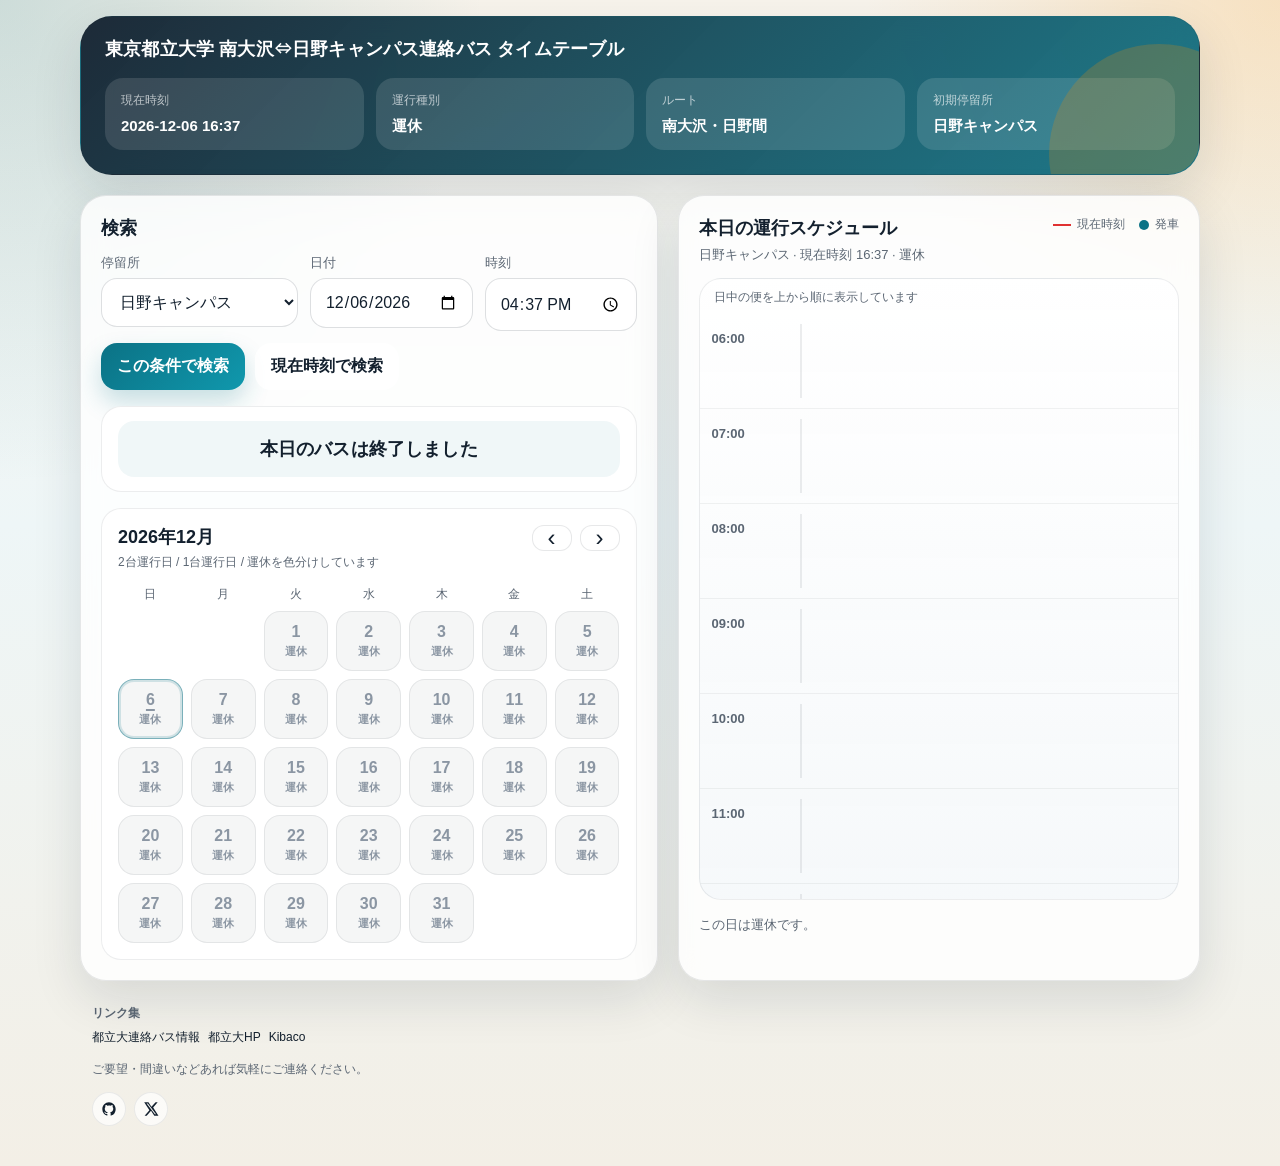
==== index.html @ 583936d4 "add icon-assets" ====
<!doctype html>
<html lang="ja">
<head>
  <meta charset="utf-8">
  <meta name="viewport" content="width=device-width, initial-scale=1, viewport-fit=cover">
  <meta name="color-scheme" content="light">
  <title>都立大バス時刻表 | 東京都立大学 南大沢⇔日野キャンパス連絡バス タイムテーブル</title>
  <meta name="description" content="都立大バスを調べたい方向けの、東京都立大学 南大沢⇔日野キャンパス連絡バスの時刻表ページです。今日の運行種別、次の便、月ごとの運行日をスマホでも見やすく確認できます。">
  <link rel="canonical" href="https://tenxnet.github.io/TMU_BusTimetable/">
  <meta property="og:title" content="都立大バス時刻表 | 東京都立大学 南大沢⇔日野キャンパス連絡バス タイムテーブル">
  <meta property="og:description" content="東京都立大学 南大沢⇔日野キャンパス連絡バスの時刻表ページです。次の便や今日の運行種別をすばやく確認できます。">
  <meta property="og:type" content="website">
  <meta property="og:url" content="https://tenxnet.github.io/TMU_BusTimetable/">
  <meta property="og:locale" content="ja_JP">
  <link rel="icon" type="image/png" href="assets/icon.png">
  <link rel="stylesheet" href="styles.css">
</head>
<body>
  <main class="shell">
    <section class="hero">
      <div class="hero-title" id="route-label">東京都立大学 南大沢⇔日野キャンパス連絡バス タイムテーブル</div>

      <div class="meta-grid">
        <article class="meta-card">
          <span>現在時刻</span>
          <strong id="current-time">--</strong>
        </article>
        <article class="meta-card">
          <span>運行種別</span>
          <strong id="service-type">--</strong>
        </article>
        <article class="meta-card">
          <span>ルート</span>
          <strong id="route-name">--</strong>
        </article>
        <article class="meta-card">
          <span>初期停留所</span>
          <strong id="selected-stop-label">--</strong>
        </article>
      </div>
    </section>

    <section class="layout">
      <section class="panel">
        <h2>検索</h2>
        <div class="form-grid">
          <div>
            <label for="stop">停留所</label>
            <select id="stop"></select>
          </div>
          <div>
            <label for="date">日付</label>
            <input id="date" type="date">
          </div>
          <div>
            <label for="time">時刻</label>
            <input id="time" type="time" step="60">
          </div>
        </div>

        <div class="actions">
          <button class="btn btn-primary" id="search-btn" type="button">この条件で検索</button>
          <button class="btn btn-secondary" id="now-btn" type="button">現在時刻で検索</button>
        </div>

        <div class="cards" id="upcoming-list"></div>

        <section class="calendar-panel" aria-labelledby="calendar-title">
          <div class="calendar-head">
            <div class="calendar-head-copy">
              <h3 id="calendar-title">--</h3>
              <p id="calendar-caption">運行日を表示しています</p>
            </div>
            <div class="calendar-nav">
              <button class="calendar-nav-btn" id="calendar-prev" type="button" aria-label="前の月">‹</button>
              <button class="calendar-nav-btn" id="calendar-next" type="button" aria-label="次の月">›</button>
            </div>
          </div>
          <div class="calendar-weekdays" aria-hidden="true">
            <span>日</span>
            <span>月</span>
            <span>火</span>
            <span>水</span>
            <span>木</span>
            <span>金</span>
            <span>土</span>
          </div>
          <div class="calendar-grid" id="calendar-grid"></div>
        </section>
      </section>

      <aside class="panel timeline-panel">
        <div class="timeline-head">
          <div>
            <h2>本日の運行スケジュール</h2>
            <p id="timeline-subtitle">2台運行日 / 1台運行日を表示します</p>
          </div>
          <div class="timeline-legend">
            <span><i class="legend-line"></i>現在時刻</span>
            <span><i class="legend-dot"></i>発車</span>
          </div>
        </div>
        <div class="timeline" id="schedule-list"></div>
        <p class="note" id="note"></p>
      </aside>
    </section>

    <footer class="site-footer">
      <div class="footer-sources">
        <span>リンク集</span>
        <div class="footer-source-links">
          <a href="https://www.tmu.ac.jp/campuslife_career/facility/minamiosawa_hino.html" target="_blank" rel="noreferrer">都立大連絡バス情報</a>
          <a href="https://www.tmu.ac.jp/" target="_blank" rel="noreferrer">都立大HP</a>
          <a href="https://kibaco-d.tmu.ac.jp/login" target="_blank" rel="noreferrer">Kibaco</a>
        </div>
      </div>
      <p>ご要望・間違いなどあれば気軽にご連絡ください。</p>
      <div class="footer-links">
        <a href="https://github.com/tenxnet/TMU_BusTimetable" target="_blank" rel="noreferrer" aria-label="GitHub repository">
          <svg viewBox="0 0 24 24" aria-hidden="true">
            <path d="M12 2C6.48 2 2 6.58 2 12.23c0 4.52 2.87 8.35 6.84 9.7.5.1.68-.22.68-.49 0-.24-.01-1.04-.01-1.89-2.78.62-3.37-1.21-3.37-1.21-.45-1.18-1.11-1.5-1.11-1.5-.91-.64.07-.63.07-.63 1 .07 1.53 1.06 1.53 1.06.9 1.57 2.35 1.12 2.92.86.09-.67.35-1.12.63-1.38-2.22-.26-4.55-1.14-4.55-5.07 0-1.12.39-2.03 1.03-2.75-.1-.26-.45-1.31.1-2.73 0 0 .84-.28 2.75 1.05A9.33 9.33 0 0 1 12 6.84c.85 0 1.71.12 2.51.35 1.91-1.33 2.75-1.05 2.75-1.05.55 1.42.2 2.47.1 2.73.64.72 1.03 1.63 1.03 2.75 0 3.94-2.34 4.8-4.57 5.06.36.32.68.95.68 1.92 0 1.39-.01 2.5-.01 2.84 0 .27.18.6.69.49A10.25 10.25 0 0 0 22 12.23C22 6.58 17.52 2 12 2Z"/>
          </svg>
        </a>
        <a href="https://x.com/25_teq" target="_blank" rel="noreferrer" aria-label="X 25_teq">
          <svg viewBox="0 0 24 24" aria-hidden="true">
            <path d="M18.9 2H22l-6.77 7.74L23.2 22h-6.26l-4.9-7.43L5.53 22H2.4l7.24-8.28L1.8 2H8.2l4.43 6.76L18.9 2Zm-1.1 18h1.73L7.26 3.9H5.4L17.8 20Z"/>
          </svg>
        </a>
      </div>
    </footer>
  </main>

  <script src="app.js" type="module"></script>
</body>
</html>
---- styles.css ----
:root {
  color-scheme: light;
  --bg: #f3efe6;
  --bg-2: #eef6f7;
  --text: #13202e;
  --muted: #5b6673;
  --panel: rgba(255, 255, 255, 0.82);
  --panel-strong: #ffffff;
  --line: rgba(19, 32, 46, 0.1);
  --accent: #0b7285;
  --accent-strong: #f08c00;
  --shadow: 0 18px 50px rgba(20, 34, 48, 0.12);
  --radius: 26px;
}

* {
  box-sizing: border-box;
}

html {
  scroll-behavior: smooth;
}

body {
  margin: 0;
  min-height: 100vh;
  font-family: "Hiragino Kaku Gothic ProN", "Hiragino Sans", "Noto Sans JP", "Yu Gothic", sans-serif;
  color: var(--text);
  background:
    radial-gradient(circle at top left, rgba(11, 114, 133, 0.18), transparent 28%),
    radial-gradient(circle at top right, rgba(240, 140, 0, 0.18), transparent 24%),
    linear-gradient(180deg, #f8f4ec 0%, var(--bg-2) 45%, var(--bg) 100%);
}

button,
input,
select {
  font: inherit;
}

.shell {
  width: min(1120px, calc(100% - 24px));
  margin: 0 auto;
  padding: 16px 0 40px;
}

.hero,
.panel {
  box-shadow: var(--shadow);
  border: 1px solid var(--line);
  background: var(--panel);
  backdrop-filter: blur(14px);
}

.hero {
  position: relative;
  overflow: hidden;
  border-radius: 32px;
  padding: 20px 24px 24px;
  background: linear-gradient(135deg, rgba(19, 32, 46, 0.95), rgba(11, 114, 133, 0.92));
  color: #fff;
}

.hero::after {
  content: "";
  position: absolute;
  right: -70px;
  bottom: -90px;
  width: 220px;
  height: 220px;
  border-radius: 50%;
  background: rgba(240, 140, 0, 0.22);
}

.hero-title {
  display: block;
  font-size: clamp(14px, 2vw, 18px);
  font-weight: 800;
  letter-spacing: 0.01em;
  line-height: 1.4;
  color: #fff;
}

.meta-grid {
  display: grid;
  grid-template-columns: repeat(4, minmax(0, 1fr));
  gap: 12px;
  margin-top: 16px;
}

.meta-card {
  border-radius: 18px;
  padding: 14px 16px;
  background: rgba(255, 255, 255, 0.12);
}

.meta-card span {
  display: block;
  margin-bottom: 6px;
  color: rgba(255, 255, 255, 0.68);
  font-size: 12px;
}

.meta-card strong {
  display: block;
  color: #fff;
  font-size: 15px;
  line-height: 1.4;
}

.layout {
  display: grid;
  grid-template-columns: minmax(0, 1.05fr) minmax(0, 0.95fr);
  gap: 20px;
  margin-top: 20px;
}

.site-footer {
  display: flex;
  flex-direction: column;
  gap: 12px;
  align-items: flex-start;
  margin: 18px auto 0;
  padding: 6px 12px 0;
  color: var(--muted);
  text-align: left;
}

.site-footer p {
  margin: 0;
  font-size: 12px;
  line-height: 1.7;
}

.footer-sources {
  display: flex;
  flex-direction: column;
  gap: 6px;
  align-items: flex-start;
}

.footer-sources span {
  font-size: 12px;
  font-weight: 700;
}

.footer-source-links {
  display: flex;
  flex-wrap: wrap;
  gap: 8px;
}

.footer-source-links a {
  color: var(--text);
  text-decoration: none;
  font-size: 12px;
  line-height: 1.6;
}

.footer-links {
  display: flex;
  flex-wrap: wrap;
  justify-content: flex-start;
  gap: 8px;
}

.footer-links a {
  width: 34px;
  height: 34px;
  display: inline-flex;
  align-items: center;
  justify-content: center;
  color: var(--text);
  text-decoration: none;
  border-radius: 999px;
  border: 1px solid rgba(19, 32, 46, 0.08);
  background: rgba(255, 255, 255, 0.7);
}

.footer-links a:hover {
  background: #fff;
}

.footer-source-links a:hover {
  text-decoration: underline;
}

.footer-links svg {
  width: 16px;
  height: 16px;
  display: block;
  fill: currentColor;
}

.panel {
  border-radius: var(--radius);
  padding: 20px;
}

.panel h2 {
  margin: 0 0 14px;
  font-size: 18px;
}

.form-grid {
  display: grid;
  grid-template-columns: 1.3fr 1fr 1fr;
  gap: 12px;
}

label {
  display: block;
  margin-bottom: 6px;
  color: var(--muted);
  font-size: 13px;
}

input,
select,
button {
  width: 100%;
  border-radius: 16px;
  border: 1px solid rgba(19, 32, 46, 0.14);
  padding: 14px;
  color: var(--text);
  background: #fff;
}

input:focus,
select:focus {
  outline: 2px solid rgba(11, 114, 133, 0.28);
  border-color: rgba(11, 114, 133, 0.48);
}

.actions {
  display: flex;
  flex-wrap: wrap;
  gap: 10px;
  margin-top: 12px;
}

.btn {
  width: auto;
  padding: 13px 16px;
  font-weight: 700;
  border: 0;
  cursor: pointer;
  transition: transform 0.15s ease, opacity 0.15s ease;
}

.btn:hover {
  transform: translateY(-1px);
}

.btn:disabled {
  cursor: wait;
  opacity: 0.72;
}

.btn-primary {
  color: #fff;
  background: linear-gradient(135deg, var(--accent), #1098ad);
  box-shadow: 0 12px 24px rgba(11, 114, 133, 0.22);
}

.btn-secondary {
  background: rgba(255, 255, 255, 0.78);
}

.cards,
.schedule {
  display: grid;
  gap: 12px;
  margin-top: 16px;
}

.trip-card,
.schedule-item {
  border-radius: 20px;
  border: 1px solid rgba(19, 32, 46, 0.08);
  background: var(--panel-strong);
}

.trip-card {
  padding: 14px 16px;
}

.trip-card header,
.schedule-item {
  display: flex;
  justify-content: space-between;
  gap: 12px;
  align-items: center;
}

.trip-card header {
  margin-bottom: 10px;
}

.trip-card strong {
  font-size: 20px;
}

.trip-card small,
.schedule-item small,
.schedule-item .arrive,
.note {
  color: var(--muted);
}

.trip-card-single header {
  margin-bottom: 12px;
}

.trip-summary {
  display: flex;
  align-items: center;
  justify-content: center;
  gap: 12px;
  margin: 0;
  padding: 16px;
  border-radius: 16px;
  background: rgba(11, 114, 133, 0.06);
  color: var(--text);
  font-size: 18px;
  font-weight: 800;
  letter-spacing: 0.01em;
  text-align: center;
}

.trip-arrow {
  color: var(--accent);
}

.calendar-panel {
  margin-top: 16px;
  padding: 16px;
  border-radius: 20px;
  border: 1px solid rgba(19, 32, 46, 0.08);
  background: var(--panel-strong);
}

.calendar-head {
  display: flex;
  justify-content: space-between;
  gap: 12px;
  align-items: flex-start;
  margin-bottom: 14px;
}

.calendar-head-copy {
  min-width: 0;
}

.calendar-head h3 {
  margin: 0;
  font-size: 18px;
}

.calendar-head p {
  margin: 4px 0 0;
  color: var(--muted);
  font-size: 12px;
  line-height: 1.6;
}

.calendar-nav {
  display: inline-flex;
  gap: 8px;
}

.calendar-nav-btn {
  width: 40px;
  min-width: 40px;
  padding: 0;
  border-radius: 12px;
  border: 1px solid rgba(19, 32, 46, 0.1);
  background: #fff;
  font-size: 24px;
  line-height: 1;
  color: var(--text);
  box-shadow: none;
}

.calendar-weekdays,
.calendar-grid {
  display: grid;
  grid-template-columns: repeat(7, minmax(0, 1fr));
  gap: 8px;
}

.calendar-weekdays {
  margin-bottom: 8px;
}

.calendar-weekdays span {
  color: var(--muted);
  font-size: 12px;
  text-align: center;
}

.calendar-day {
  min-height: 60px;
  padding: 8px 4px;
  border: 1px solid rgba(19, 32, 46, 0.08);
  border-radius: 16px;
  background: #fff;
  display: flex;
  flex-direction: column;
  align-items: center;
  justify-content: center;
  gap: 4px;
  cursor: pointer;
  transition: transform 0.15s ease, box-shadow 0.15s ease, border-color 0.15s ease;
}

.calendar-day:hover {
  transform: translateY(-1px);
  box-shadow: 0 8px 18px rgba(20, 34, 48, 0.08);
}

.calendar-day strong {
  font-size: 16px;
  line-height: 1;
}

.calendar-day small {
  font-size: 11px;
  font-weight: 700;
}

.calendar-day-empty {
  min-height: 60px;
  border: 0;
  background: transparent;
  pointer-events: none;
}

.calendar-day-two-bus {
  background: rgba(11, 114, 133, 0.08);
}

.calendar-day-one-bus {
  background: rgba(240, 140, 0, 0.12);
}

.calendar-day-off {
  color: #8b96a3;
  background: rgba(19, 32, 46, 0.04);
}

.calendar-day-selected {
  border-color: rgba(11, 114, 133, 0.52);
  box-shadow: inset 0 0 0 2px rgba(11, 114, 133, 0.16);
}

.calendar-day-today strong {
  text-decoration: underline;
  text-decoration-thickness: 2px;
  text-underline-offset: 4px;
}

.schedule-item {
  padding: 12px 14px;
}

.schedule-item .left {
  display: flex;
  flex-direction: column;
  gap: 2px;
}

.schedule-item .depart {
  font-size: 18px;
  font-weight: 800;
}

.note {
  margin-top: 14px;
  font-size: 13px;
  line-height: 1.7;
}

.timeline-panel {
  display: flex;
  flex-direction: column;
  min-height: 0;
}

.timeline-head {
  display: flex;
  justify-content: space-between;
  gap: 16px;
  align-items: flex-start;
}

.timeline-head h2 {
  margin-bottom: 6px;
}

.timeline-head p {
  margin: 0;
  color: var(--muted);
  font-size: 13px;
}

.timeline-legend {
  display: flex;
  flex-wrap: wrap;
  gap: 10px 14px;
  color: var(--muted);
  font-size: 12px;
}

.timeline-legend span {
  display: inline-flex;
  align-items: center;
  gap: 6px;
}

.legend-line,
.legend-dot {
  display: inline-block;
}

.legend-line {
  width: 18px;
  height: 2px;
  background: #e03131;
}

.legend-dot {
  width: 10px;
  height: 10px;
  border-radius: 50%;
  background: var(--accent);
}

.timeline {
  position: relative;
  margin-top: 14px;
  border-radius: 22px;
  border: 1px solid rgba(19, 32, 46, 0.08);
  background: linear-gradient(180deg, rgba(255, 255, 255, 0.96), rgba(245, 248, 250, 0.92));
  overflow: hidden;
}

.timeline-track {
  display: grid;
  gap: 8px;
  max-height: 620px;
  overflow: auto;
  padding: 8px 0 12px;
}

.timeline-intro {
  padding: 2px 14px 0;
  color: var(--muted);
  font-size: 12px;
}

.timeline-hours {
  position: relative;
}

.timeline-hour {
  display: grid;
  grid-template-columns: 72px minmax(0, 1fr);
  gap: 12px;
  align-items: stretch;
  padding: 10px 12px;
  border-bottom: 1px solid rgba(19, 32, 46, 0.06);
}

.timeline-hour:last-child {
  border-bottom: 0;
}

.timeline-hour-label {
  position: sticky;
  top: 0;
  align-self: start;
  font-weight: 800;
  color: var(--muted);
  font-size: 13px;
  line-height: 1;
  padding-top: 8px;
}

.timeline-hour-body {
  position: relative;
  height: 74px;
  padding-left: 18px;
}

.timeline-hour-line {
  position: absolute;
  left: 4px;
  top: 0;
  bottom: 0;
  width: 2px;
  background: rgba(19, 32, 46, 0.08);
}

.timeline-chip {
  position: absolute;
  left: 18px;
  display: inline-flex;
  align-items: center;
  gap: 8px;
  padding: 6px 12px;
  border-radius: 999px;
  background: rgba(11, 114, 133, 0.08);
  font-weight: 800;
  transform: translateY(-50%);
  white-space: nowrap;
}

.timeline-chip strong {
  font-size: 14px;
}

.timeline-dot {
  width: 9px;
  height: 9px;
  border-radius: 50%;
  background: var(--accent);
  box-shadow: 0 0 0 4px rgba(11, 114, 133, 0.12);
}

.timeline-now {
  position: absolute;
  left: 0;
  right: 0;
  height: 0;
  border-top: 3px solid #e03131;
  z-index: 2;
  pointer-events: none;
  box-shadow: 0 0 0 1px rgba(224, 49, 49, 0.16);
}

.timeline-now span {
  position: absolute;
  right: 10px;
  top: -13px;
  padding: 3px 8px;
  border-radius: 999px;
  background: #e03131;
  color: #fff;
  font-size: 11px;
  font-weight: 800;
  letter-spacing: 0.02em;
}

@media (max-width: 900px) {
  .layout,
  .form-grid,
  .trip-grid {
    grid-template-columns: 1fr;
  }

  .shell {
    width: min(100% - 16px, 100%);
    padding-top: 10px;
  }

  .hero,
  .panel {
    border-radius: 22px;
  }

  .trip-card header,
  .schedule-item {
    align-items: flex-start;
    flex-direction: column;
  }

  .timeline-head {
    flex-direction: column;
  }

  .timeline-hour {
    grid-template-columns: 64px minmax(0, 1fr);
  }
}

@media (max-width: 720px) {
  .shell {
    padding: 10px 0 28px;
  }

  .hero {
    padding: 16px 16px 18px;
  }

  .hero::after {
    right: -88px;
    bottom: -110px;
    width: 180px;
    height: 180px;
  }

  .hero-title {
    width: 100%;
    font-size: 14px;
    text-align: center;
  }

  .meta-grid {
    grid-template-columns: repeat(2, minmax(0, 1fr));
    gap: 10px;
  }

  .meta-card {
    padding: 12px 13px;
  }

  .meta-card strong {
    font-size: 14px;
  }

  .layout {
    gap: 14px;
    margin-top: 14px;
  }

  .panel {
    padding: 16px;
  }

  .panel h2 {
    margin-bottom: 12px;
    font-size: 17px;
  }

  .form-grid {
    gap: 10px;
  }

  input,
  select,
  button {
    padding: 13px 14px;
  }

  .actions {
    flex-direction: column;
    gap: 8px;
  }

  .btn {
    width: 100%;
    justify-content: center;
    padding: 14px 16px;
  }

  .cards {
    margin-top: 14px;
  }

  .trip-card {
    padding: 12px;
  }

  .trip-summary {
    gap: 8px;
    padding: 14px 12px;
    font-size: 16px;
    flex-wrap: wrap;
  }

  .calendar-panel {
    padding: 14px 12px;
  }

  .calendar-head {
    margin-bottom: 10px;
  }

  .calendar-head h3 {
    font-size: 16px;
  }

  .calendar-nav-btn {
    width: 36px;
    min-width: 36px;
    font-size: 21px;
  }

  .calendar-weekdays,
  .calendar-grid {
    gap: 6px;
  }

  .calendar-weekdays span {
    font-size: 11px;
  }

  .calendar-day {
    min-height: 54px;
    padding: 7px 2px;
    border-radius: 14px;
  }

  .calendar-day strong {
    font-size: 14px;
  }

  .calendar-day small {
    font-size: 10px;
  }

  .timeline {
    margin-top: 12px;
  }

  .timeline-track {
    max-height: 520px;
  }

  .timeline-intro {
    padding: 2px 12px 0;
    font-size: 11px;
  }

  .timeline-hour {
    grid-template-columns: 56px minmax(0, 1fr);
    gap: 10px;
    padding: 9px 10px;
  }

  .timeline-hour-label {
    font-size: 12px;
  }

  .timeline-hour-body {
    height: 66px;
    padding-left: 16px;
  }

  .timeline-chip {
    left: 16px;
    max-width: calc(100% - 18px);
    padding: 6px 10px;
  }

  .timeline-chip strong {
    font-size: 13px;
  }

  .timeline-now span {
    right: 8px;
    top: -12px;
    font-size: 10px;
  }

  .site-footer {
    margin-top: 14px;
    padding-left: 2px;
    padding-right: 2px;
  }
}

@media (max-width: 420px) {
  .meta-grid {
    grid-template-columns: 1fr 1fr;
  }

  .meta-card span {
    font-size: 11px;
  }

  .meta-card strong {
    font-size: 13px;
  }

  .trip-summary {
    font-size: 15px;
  }

  .calendar-day {
    min-height: 48px;
  }

  .calendar-day strong {
    font-size: 13px;
  }

  .calendar-day small {
    font-size: 9px;
  }

  .timeline-hour {
    grid-template-columns: 50px minmax(0, 1fr);
  }

  .timeline-hour-body {
    height: 60px;
  }
}
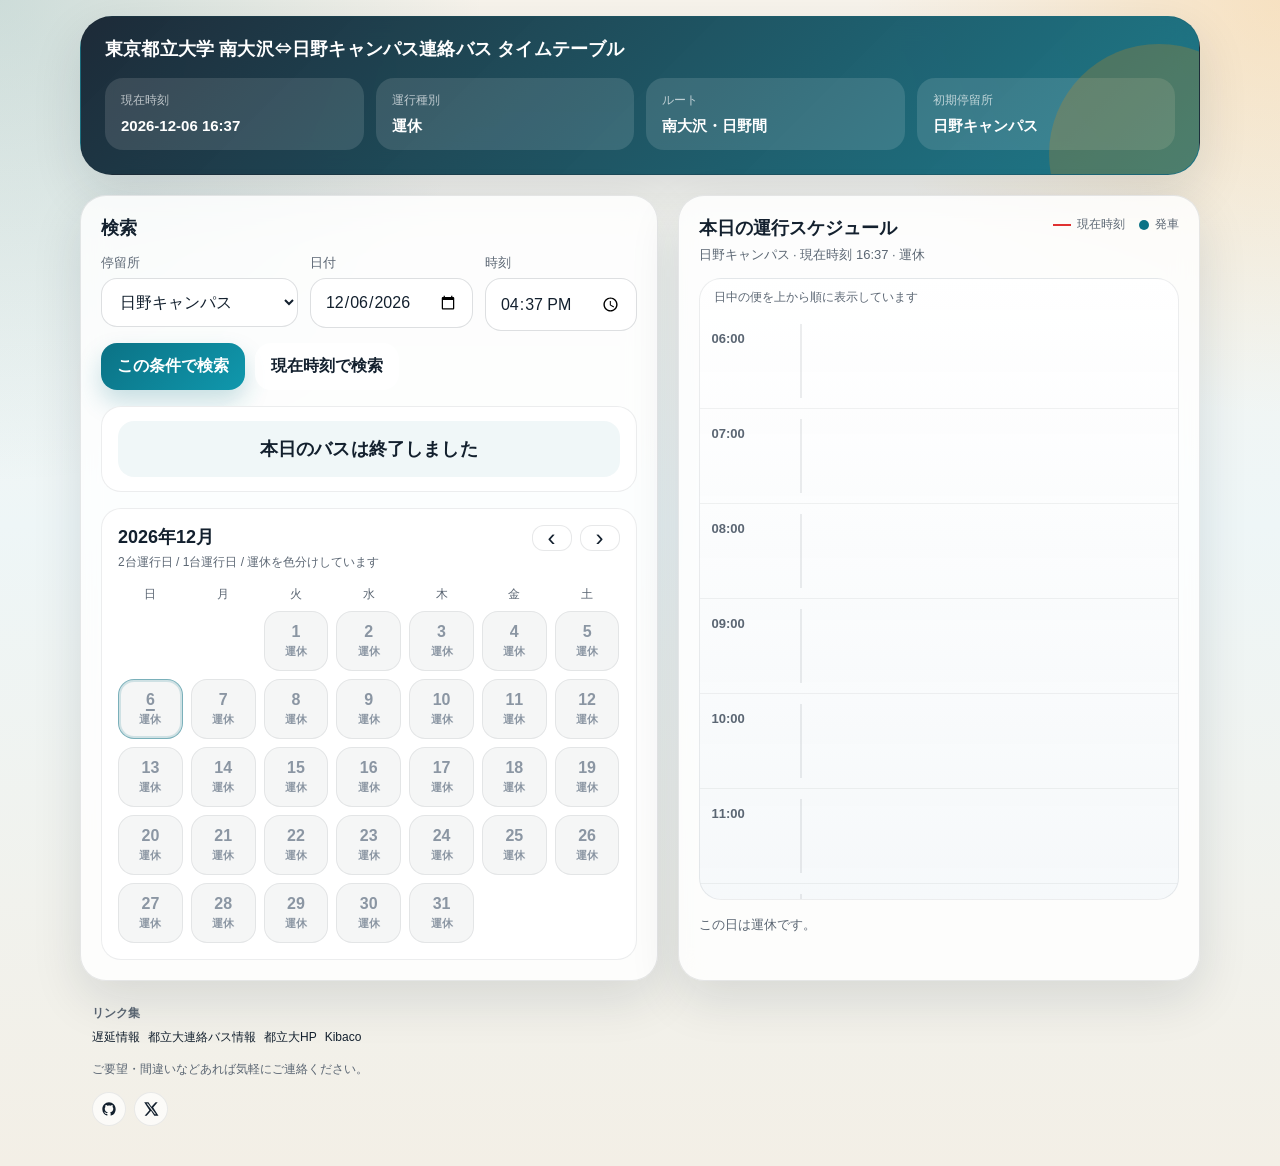
==== commit 58bc934b: "Add TMU_PR delay info link to footer" ====
--- a/index.html
+++ b/index.html
@@ -109,6 +109,7 @@
       <div class="footer-sources">
         <span>リンク集</span>
         <div class="footer-source-links">
+          <a href="https://x.com/TMU_PR" target="_blank" rel="noreferrer">遅延情報</a>
           <a href="https://www.tmu.ac.jp/campuslife_career/facility/minamiosawa_hino.html" target="_blank" rel="noreferrer">都立大連絡バス情報</a>
           <a href="https://www.tmu.ac.jp/" target="_blank" rel="noreferrer">都立大HP</a>
           <a href="https://kibaco-d.tmu.ac.jp/login" target="_blank" rel="noreferrer">Kibaco</a>
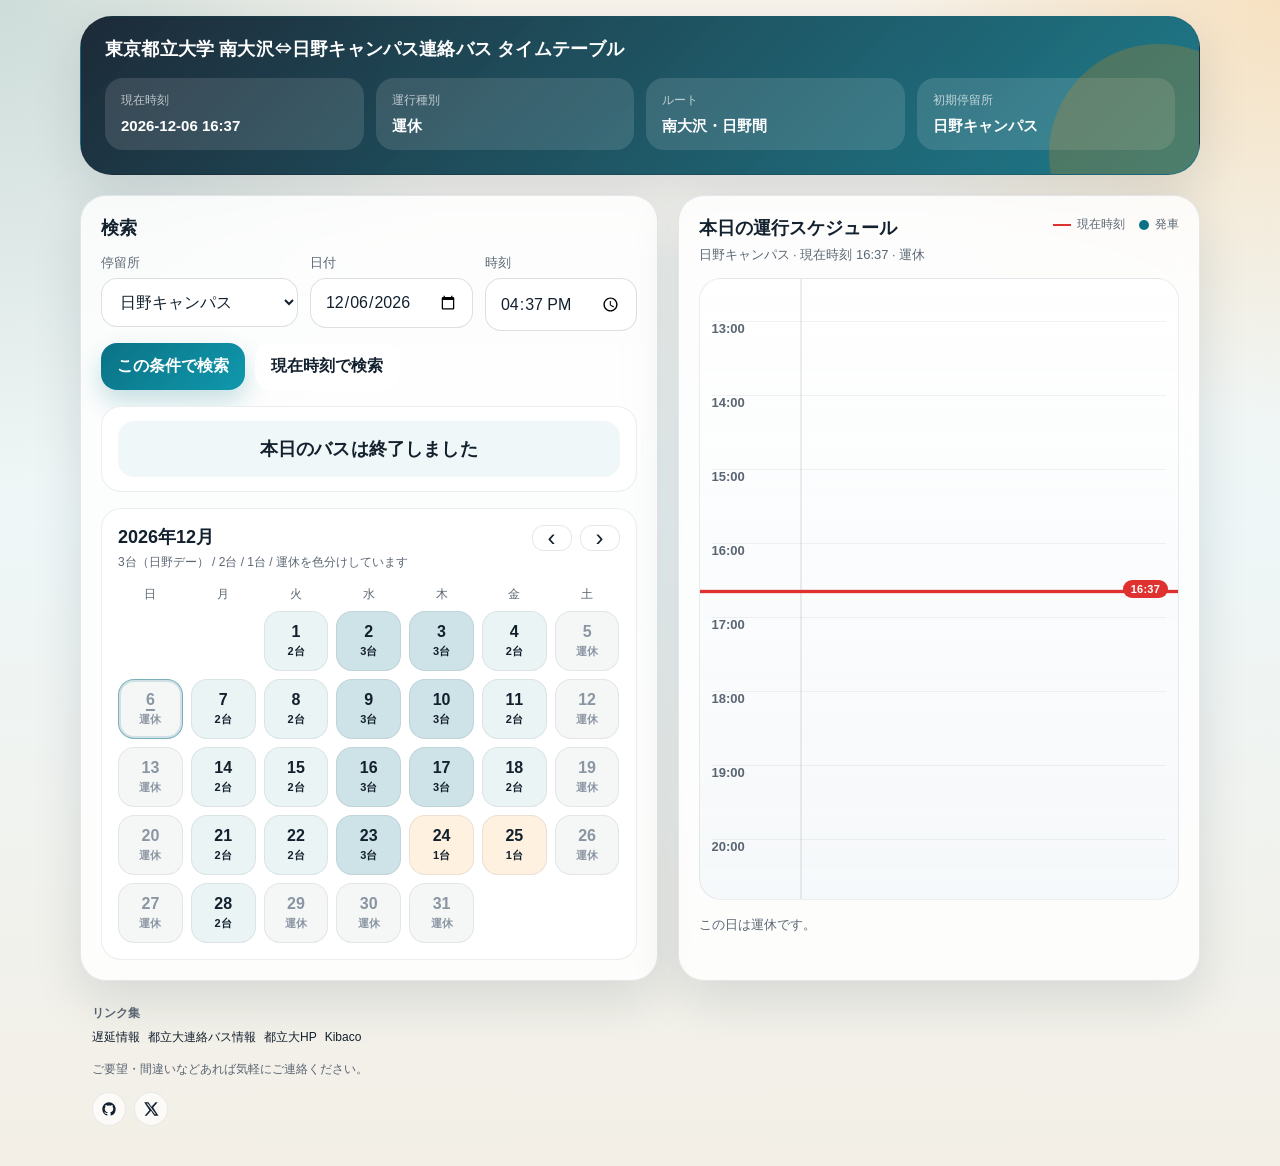
==== commit 8e76d639: "Add 2026 second-term bus calendar and timetable Load every term under data/ and pick the timetable b" ====
--- a/index.html
+++ b/index.html
@@ -93,7 +93,7 @@
         <div class="timeline-head">
           <div>
             <h2>本日の運行スケジュール</h2>
-            <p id="timeline-subtitle">2台運行日 / 1台運行日を表示します</p>
+            <p id="timeline-subtitle">運行日ごとの便を表示します</p>
           </div>
           <div class="timeline-legend">
             <span><i class="legend-line"></i>現在時刻</span>
--- a/styles.css
+++ b/styles.css
@@ -440,6 +440,10 @@
   background: rgba(11, 114, 133, 0.08);
 }
 
+.calendar-day-three-bus {
+  background: rgba(11, 114, 133, 0.2);
+}
+
 .calendar-day-one-bus {
   background: rgba(240, 140, 0, 0.12);
 }
@@ -561,35 +565,45 @@
 
 .timeline-hours {
   position: relative;
+  --timeline-hour-height: 74px;
 }
 
 .timeline-hour {
+  position: relative;
   display: grid;
   grid-template-columns: 72px minmax(0, 1fr);
   gap: 12px;
   align-items: stretch;
-  padding: 10px 12px;
-  border-bottom: 1px solid rgba(19, 32, 46, 0.06);
-}
-
-.timeline-hour:last-child {
-  border-bottom: 0;
+  padding: 0 12px;
+  height: var(--timeline-hour-height);
+}
+
+/* 区切り線は絶対配置で描く。1時間=1行の高さを保つため、行の高さに影響させない */
+.timeline-hour::after {
+  content: '';
+  position: absolute;
+  left: 12px;
+  right: 12px;
+  bottom: 0;
+  height: 1px;
+  background: rgba(19, 32, 46, 0.06);
+}
+
+.timeline-hour:last-child::after {
+  content: none;
 }
 
 .timeline-hour-label {
-  position: sticky;
-  top: 0;
   align-self: start;
   font-weight: 800;
   color: var(--muted);
   font-size: 13px;
   line-height: 1;
-  padding-top: 8px;
 }
 
 .timeline-hour-body {
   position: relative;
-  height: 74px;
+  height: 100%;
   padding-left: 18px;
 }
 
@@ -823,10 +837,19 @@
     font-size: 11px;
   }
 
+  .timeline-hours {
+    --timeline-hour-height: 66px;
+  }
+
   .timeline-hour {
     grid-template-columns: 56px minmax(0, 1fr);
     gap: 10px;
-    padding: 9px 10px;
+    padding: 0 10px;
+  }
+
+  .timeline-hour::after {
+    left: 10px;
+    right: 10px;
   }
 
   .timeline-hour-label {
@@ -834,7 +857,6 @@
   }
 
   .timeline-hour-body {
-    height: 66px;
     padding-left: 16px;
   }
 
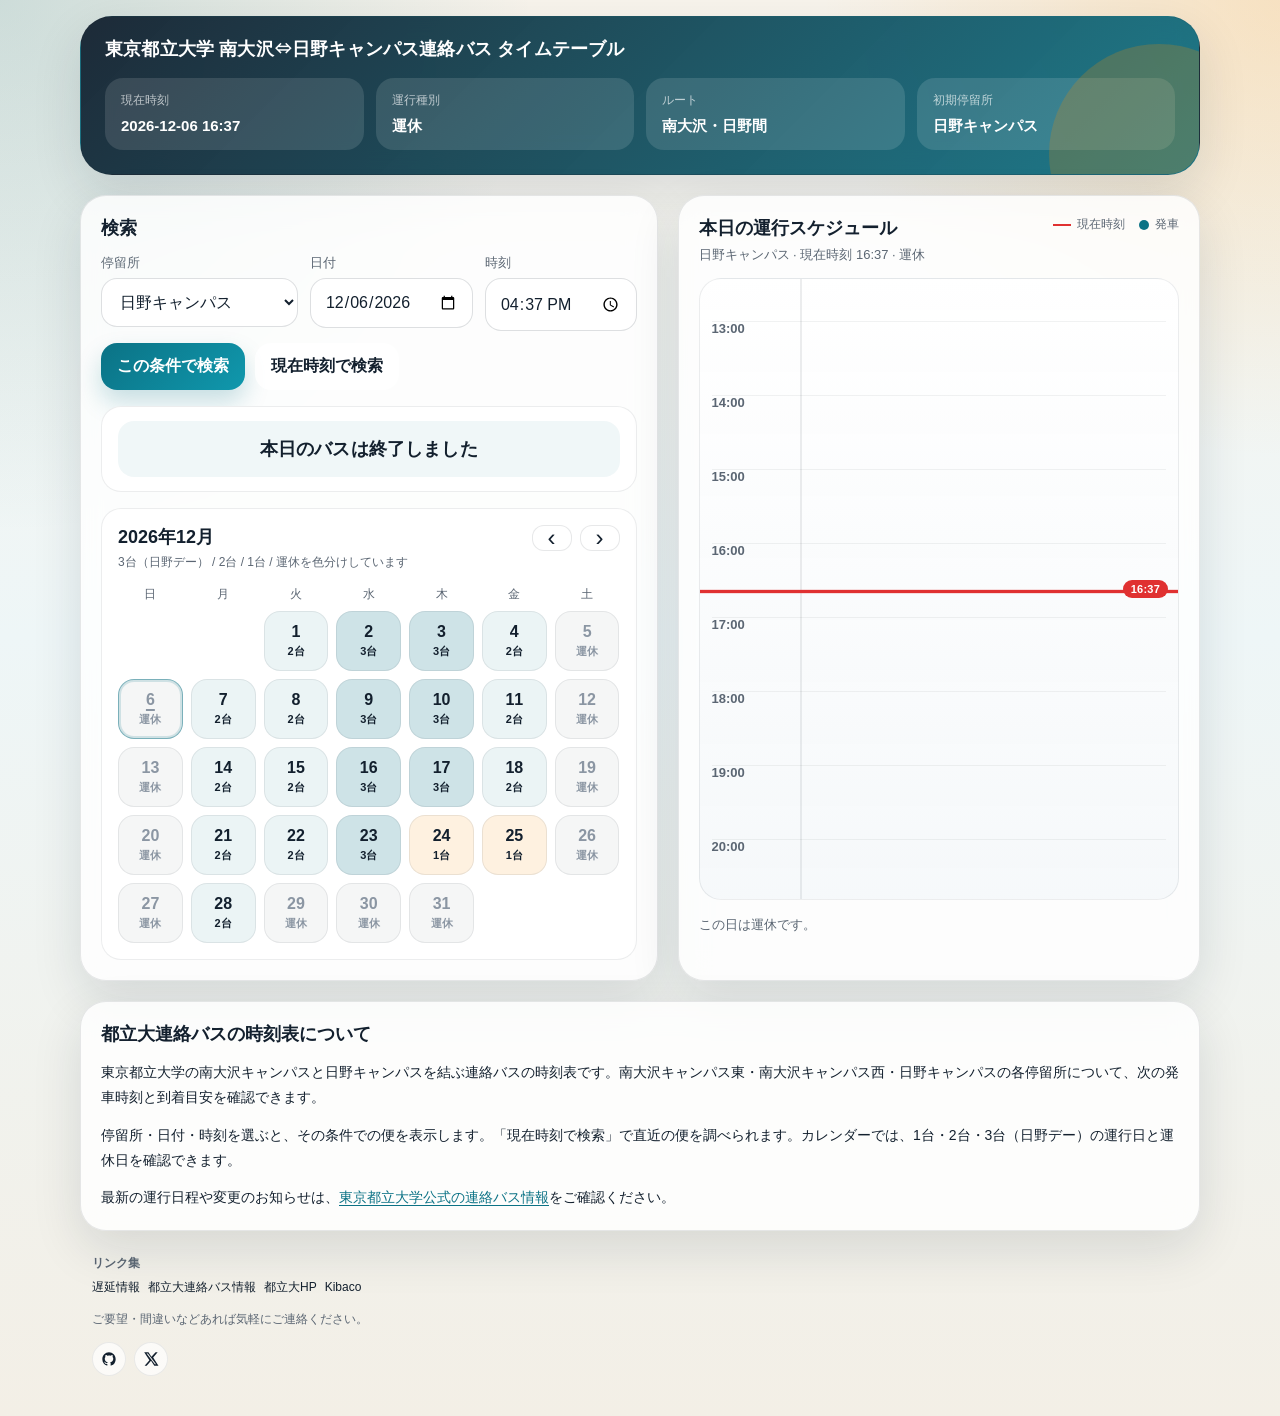
==== commit 723f1a51: "Improve crawlable bus timetable content and page semantics" ====
--- a/index.html
+++ b/index.html
@@ -5,10 +5,10 @@
   <meta name="viewport" content="width=device-width, initial-scale=1, viewport-fit=cover">
   <meta name="color-scheme" content="light">
   <title>都立大バス時刻表 | 東京都立大学 南大沢⇔日野キャンパス連絡バス タイムテーブル</title>
-  <meta name="description" content="都立大バスを調べたい方向けの、東京都立大学 南大沢⇔日野キャンパス連絡バスの時刻表ページです。今日の運行種別、次の便、月ごとの運行日をスマホでも見やすく確認できます。">
+  <meta name="description" content="東京都立大学の南大沢・日野キャンパス間を結ぶ連絡バスの時刻表。南大沢キャンパス東・西、日野キャンパスの各停留所から、次の発車時刻・到着目安・運行日を確認できます。">
   <link rel="canonical" href="https://tenxnet.github.io/TMU_BusTimetable/">
   <meta property="og:title" content="都立大バス時刻表 | 東京都立大学 南大沢⇔日野キャンパス連絡バス タイムテーブル">
-  <meta property="og:description" content="東京都立大学 南大沢⇔日野キャンパス連絡バスの時刻表ページです。次の便や今日の運行種別をすばやく確認できます。">
+  <meta property="og:description" content="東京都立大学の南大沢・日野キャンパス間を結ぶ連絡バスの時刻表。南大沢キャンパス東・西、日野キャンパスの各停留所から、次の発車時刻・到着目安・運行日を確認できます。">
   <meta property="og:type" content="website">
   <meta property="og:url" content="https://tenxnet.github.io/TMU_BusTimetable/">
   <meta property="og:locale" content="ja_JP">
@@ -18,7 +18,7 @@
 <body>
   <main class="shell">
     <section class="hero">
-      <div class="hero-title" id="route-label">東京都立大学 南大沢⇔日野キャンパス連絡バス タイムテーブル</div>
+      <h1 class="hero-title" id="route-label">東京都立大学 南大沢⇔日野キャンパス連絡バス タイムテーブル</h1>
 
       <div class="meta-grid">
         <article class="meta-card">
@@ -39,6 +39,10 @@
         </article>
       </div>
     </section>
+
+    <noscript>
+      <p class="panel note">時刻表の検索にはJavaScriptが必要です。JavaScriptを利用できない場合は、<a href="https://www.tmu.ac.jp/campuslife_career/facility/minamiosawa_hino.html">東京都立大学公式の連絡バス時刻表・運行日程</a>をご確認ください。</p>
+    </noscript>
 
     <section class="layout">
       <section class="panel">
@@ -105,6 +109,13 @@
       </aside>
     </section>
 
+    <section class="panel site-guide" aria-labelledby="guide-title">
+      <h2 id="guide-title">都立大連絡バスの時刻表について</h2>
+      <p>東京都立大学の南大沢キャンパスと日野キャンパスを結ぶ連絡バスの時刻表です。南大沢キャンパス東・南大沢キャンパス西・日野キャンパスの各停留所について、次の発車時刻と到着目安を確認できます。</p>
+      <p>停留所・日付・時刻を選ぶと、その条件での便を表示します。「現在時刻で検索」で直近の便を調べられます。カレンダーでは、1台・2台・3台（日野デー）の運行日と運休日を確認できます。</p>
+      <p>最新の運行日程や変更のお知らせは、<a href="https://www.tmu.ac.jp/campuslife_career/facility/minamiosawa_hino.html">東京都立大学公式の連絡バス情報</a>をご確認ください。</p>
+    </section>
+
     <footer class="site-footer">
       <div class="footer-sources">
         <span>リンク集</span>
--- a/styles.css
+++ b/styles.css
@@ -74,6 +74,7 @@
 
 .hero-title {
   display: block;
+  margin: 0;
   font-size: clamp(14px, 2vw, 18px);
   font-weight: 800;
   letter-spacing: 0.01em;
@@ -200,6 +201,22 @@
 .panel h2 {
   margin: 0 0 14px;
   font-size: 18px;
+}
+
+.site-guide {
+  margin-top: 20px;
+}
+
+.site-guide p {
+  margin: 12px 0 0;
+  font-size: 14px;
+  line-height: 1.8;
+}
+
+.site-guide a,
+noscript a {
+  color: var(--accent);
+  text-underline-offset: 3px;
 }
 
 .form-grid {
@@ -618,7 +635,9 @@
 
 .timeline-chip {
   position: absolute;
-  left: 18px;
+  --lane: 0;
+  --lane-width: 96px;
+  left: calc(18px + var(--lane) * var(--lane-width));
   display: inline-flex;
   align-items: center;
   gap: 8px;
@@ -861,9 +880,10 @@
   }
 
   .timeline-chip {
-    left: 16px;
+    --lane-width: 88px;
+    left: calc(16px + var(--lane) * var(--lane-width));
     max-width: calc(100% - 18px);
-    padding: 6px 10px;
+    padding: 4px 10px;
   }
 
   .timeline-chip strong {
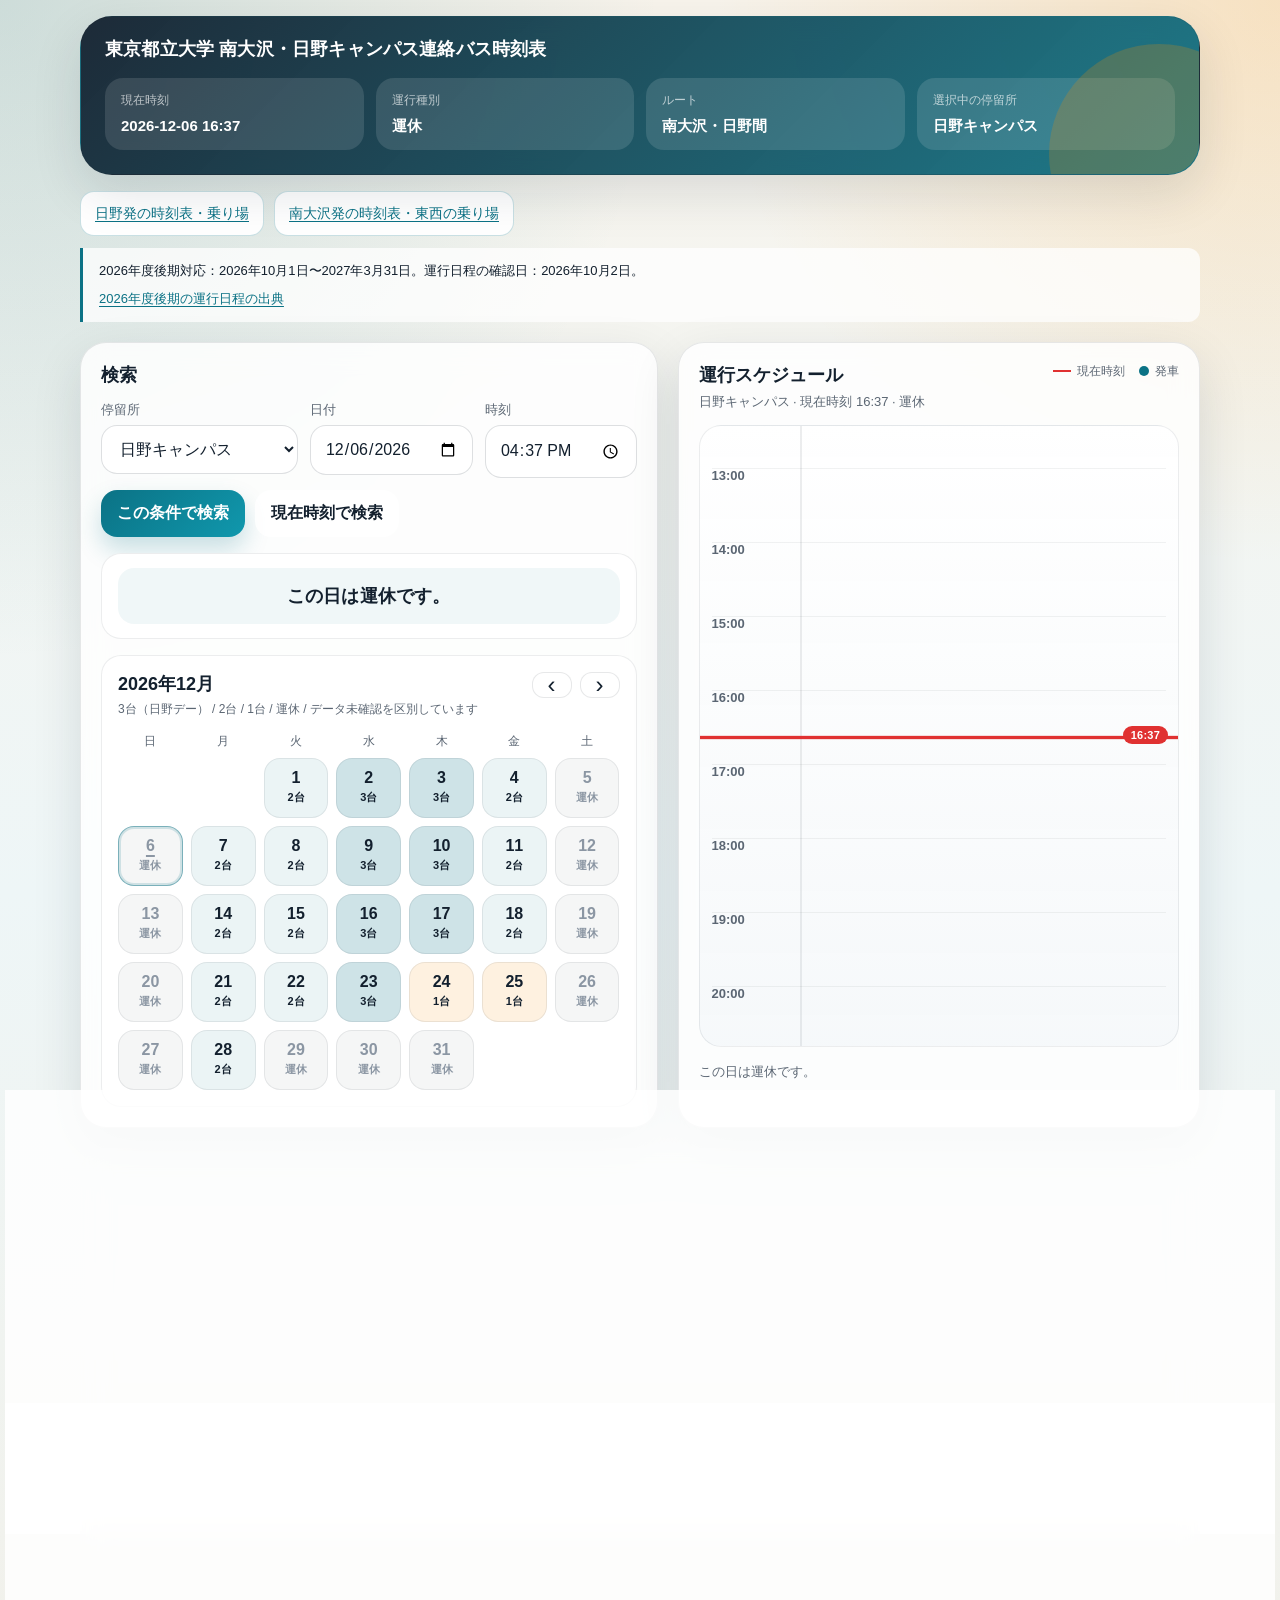
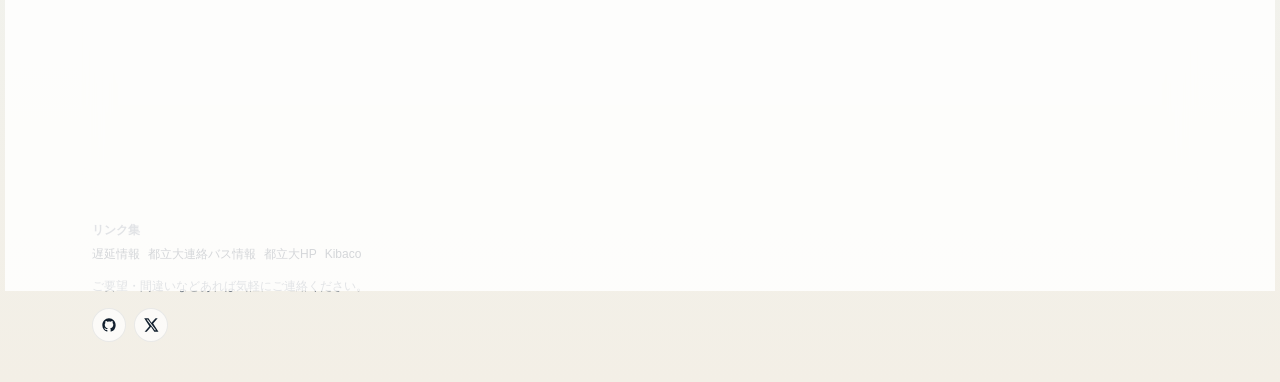
==== commit c2ff1c63: "Improve timetable coverage, direction pages and SEO guidance" ====
--- a/index.html
+++ b/index.html
@@ -4,21 +4,21 @@
   <meta charset="utf-8">
   <meta name="viewport" content="width=device-width, initial-scale=1, viewport-fit=cover">
   <meta name="color-scheme" content="light">
-  <title>都立大バス時刻表 | 東京都立大学 南大沢⇔日野キャンパス連絡バス タイムテーブル</title>
+  <title>都立大連絡バス時刻表｜南大沢・日野の次の便を検索</title>
   <meta name="description" content="東京都立大学の南大沢・日野キャンパス間を結ぶ連絡バスの時刻表。南大沢キャンパス東・西、日野キャンパスの各停留所から、次の発車時刻・到着目安・運行日を確認できます。">
   <link rel="canonical" href="https://tenxnet.github.io/TMU_BusTimetable/">
-  <meta property="og:title" content="都立大バス時刻表 | 東京都立大学 南大沢⇔日野キャンパス連絡バス タイムテーブル">
+  <meta property="og:title" content="都立大連絡バス時刻表｜南大沢・日野の次の便を検索">
   <meta property="og:description" content="東京都立大学の南大沢・日野キャンパス間を結ぶ連絡バスの時刻表。南大沢キャンパス東・西、日野キャンパスの各停留所から、次の発車時刻・到着目安・運行日を確認できます。">
   <meta property="og:type" content="website">
   <meta property="og:url" content="https://tenxnet.github.io/TMU_BusTimetable/">
   <meta property="og:locale" content="ja_JP">
   <link rel="icon" type="image/png" href="assets/icon.png">
-  <link rel="stylesheet" href="styles.css">
+  <link rel="stylesheet" href="styles.css?v=2026-10-02">
 </head>
 <body>
   <main class="shell">
     <section class="hero">
-      <h1 class="hero-title" id="route-label">東京都立大学 南大沢⇔日野キャンパス連絡バス タイムテーブル</h1>
+      <h1 class="hero-title" id="route-label">東京都立大学 南大沢・日野キャンパス連絡バス時刻表</h1>
 
       <div class="meta-grid">
         <article class="meta-card">
@@ -34,18 +34,30 @@
           <strong id="route-name">--</strong>
         </article>
         <article class="meta-card">
-          <span>初期停留所</span>
+          <span>選択中の停留所</span>
           <strong id="selected-stop-label">--</strong>
         </article>
       </div>
     </section>
+
+    <nav class="direction-nav" aria-label="方面別の時刻表">
+      <a href="hino/">日野発の時刻表・乗り場</a>
+      <a href="minamiosawa/">南大沢発の時刻表・東西の乗り場</a>
+    </nav>
+
+    <!-- BEGIN DATA COVERAGE -->
+    <div class="data-coverage">
+      <p id="data-coverage">掲載データ：2026年度後期（<time datetime="2026-10-01">2026年10月1日</time>〜<time datetime="2027-03-31">2027年3月31日</time>）<br>運行日程の確認日：<time datetime="2026-10-02">2026年10月2日</time></p>
+      <a id="calendar-source" href="https://www.tmu.ac.jp/extra/download.html?d=assets/files/download/campus/20260914_bus.pdf">運行日程の出典</a>
+    </div>
+    <!-- END DATA COVERAGE -->
 
     <noscript>
       <p class="panel note">時刻表の検索にはJavaScriptが必要です。JavaScriptを利用できない場合は、<a href="https://www.tmu.ac.jp/campuslife_career/facility/minamiosawa_hino.html">東京都立大学公式の連絡バス時刻表・運行日程</a>をご確認ください。</p>
     </noscript>
 
     <section class="layout">
-      <section class="panel">
+      <section class="panel" id="search">
         <h2>検索</h2>
         <div class="form-grid">
           <div>
@@ -96,7 +108,7 @@
       <aside class="panel timeline-panel">
         <div class="timeline-head">
           <div>
-            <h2>本日の運行スケジュール</h2>
+            <h2>運行スケジュール</h2>
             <p id="timeline-subtitle">運行日ごとの便を表示します</p>
           </div>
           <div class="timeline-legend">
@@ -112,8 +124,20 @@
     <section class="panel site-guide" aria-labelledby="guide-title">
       <h2 id="guide-title">都立大連絡バスの時刻表について</h2>
       <p>東京都立大学の南大沢キャンパスと日野キャンパスを結ぶ連絡バスの時刻表です。南大沢キャンパス東・南大沢キャンパス西・日野キャンパスの各停留所について、次の発車時刻と到着目安を確認できます。</p>
-      <p>停留所・日付・時刻を選ぶと、その条件での便を表示します。「現在時刻で検索」で直近の便を調べられます。カレンダーでは、1台・2台・3台（日野デー）の運行日と運休日を確認できます。</p>
+      <p>停留所・日付・時刻を選ぶと、その条件での便を表示します。「現在時刻で検索」で直近の便を調べられます。カレンダーでは、1台・2台・3台（日野デー）の運行日と運休日を確認できます。3台運行は、臨時便が終日ある日と午後のみの日で時刻表が異なります。曜日だけで判断せず、日付ごとの運行区分をご確認ください。</p>
+      <p>対応期間外の日付は「データ未確認」と表示します。期間内の「運休」とは区別しています。到着時刻は目安です。道路状況などで変わるため、余裕を持ってご利用ください。</p>
       <p>最新の運行日程や変更のお知らせは、<a href="https://www.tmu.ac.jp/campuslife_career/facility/minamiosawa_hino.html">東京都立大学公式の連絡バス情報</a>をご確認ください。</p>
+    </section>
+
+    <section class="panel site-guide" aria-labelledby="boarding-title">
+      <h2 id="boarding-title">乗り場と乗車方法</h2>
+      <dl class="boarding-list">
+        <dt>日野キャンパス</dt><dd>6号館前のロータリー広場</dd>
+        <dt>南大沢キャンパス東</dt><dd>9〜10号館間の北側道路部分</dd>
+        <dt>南大沢キャンパス西</dt><dd>6号館地下駐車場入口付近</dd>
+      </dl>
+      <p>運賃は無料です。乗車時に、学生は学生証、教職員は教職員証を乗務員に提示してください。</p>
+      <p><a href="https://www.tmu.ac.jp/extra/download.html?d=assets/files/download/campus/1159/20240227_busstop.pdf">公式の乗降場地図（PDF）</a>で位置を確認できます。乗車方法の出典は<a href="https://www.tmu.ac.jp/campuslife_career/facility/minamiosawa_hino/38910.html?d=assets/files/download/campus/20260914_news.pdf">2026年度後期の公式お知らせ（2026年9月14日公開）</a>です。</p>
     </section>
 
     <footer class="site-footer">
@@ -142,6 +166,6 @@
     </footer>
   </main>
 
-  <script src="app.js" type="module"></script>
+  <script src="app.js?v=2026-10-02" type="module"></script>
 </body>
 </html>
--- a/styles.css
+++ b/styles.css
@@ -214,9 +214,168 @@
 }
 
 .site-guide a,
+.data-coverage a,
+.timetable-section a,
 noscript a {
   color: var(--accent);
   text-underline-offset: 3px;
+}
+
+.direction-nav,
+.service-links {
+  display: flex;
+  flex-wrap: wrap;
+  gap: 10px;
+}
+
+.direction-nav {
+  margin: 16px 0 12px;
+}
+
+.direction-nav a,
+.service-links a {
+  display: inline-flex;
+  align-items: center;
+  min-height: 44px;
+  padding: 10px 14px;
+  border: 1px solid rgba(11, 114, 133, 0.22);
+  border-radius: 14px;
+  background: #fff;
+  color: var(--accent);
+  font-size: 14px;
+  line-height: 1.6;
+  text-underline-offset: 3px;
+}
+
+.direction-nav a[aria-current="page"] {
+  color: #fff;
+  background: var(--accent);
+}
+
+a:focus-visible,
+button:focus-visible,
+summary:focus-visible {
+  outline: 3px solid var(--accent-strong);
+  outline-offset: 3px;
+}
+
+.data-coverage {
+  font-size: 13px;
+  line-height: 1.7;
+}
+
+div.data-coverage {
+  padding: 12px 16px;
+  border-left: 3px solid var(--accent);
+  border-radius: 0 12px 12px 0;
+  background: rgba(255, 255, 255, 0.75);
+}
+
+.data-coverage p {
+  margin: 0 0 6px;
+}
+
+.data-coverage .service-links {
+  margin-top: 14px;
+}
+
+.timetable-section {
+  margin-top: 20px;
+  scroll-margin-top: 16px;
+}
+
+.timetable-section > p,
+.date-list,
+.boarding-list,
+.source-list {
+  font-size: 14px;
+  line-height: 1.8;
+}
+
+.service-dates {
+  margin: 16px 0;
+  border-radius: 12px;
+  background: rgba(11, 114, 133, 0.06);
+}
+
+.service-dates summary {
+  padding: 12px 14px;
+  color: var(--accent);
+  font-size: 14px;
+  font-weight: 700;
+  cursor: pointer;
+}
+
+.date-list {
+  margin: 0;
+  padding: 0 18px 14px 34px;
+}
+
+.date-list li + li {
+  margin-top: 8px;
+}
+
+.date-list time {
+  white-space: nowrap;
+}
+
+.table-scroll {
+  overflow-x: auto;
+  border-radius: 12px;
+}
+
+.schedule-table {
+  width: 100%;
+  border-collapse: collapse;
+  background: #fff;
+  font-variant-numeric: tabular-nums;
+}
+
+.schedule-table caption {
+  padding: 8px 0 12px;
+  font-size: 13px;
+  line-height: 1.7;
+  text-align: left;
+  color: var(--muted);
+}
+
+.schedule-table th,
+.schedule-table td {
+  padding: 10px 8px;
+  border: 1px solid var(--line);
+  text-align: center;
+}
+
+.schedule-table th {
+  background: var(--accent);
+  color: #fff;
+  font-size: 14px;
+}
+
+.schedule-table td {
+  font-size: 17px;
+  font-weight: 700;
+}
+
+.schedule-table tbody tr:nth-child(even) {
+  background: rgba(11, 114, 133, 0.04);
+}
+
+.boarding-list dt {
+  margin-top: 12px;
+  font-weight: 700;
+}
+
+.boarding-list dd {
+  margin: 2px 0 0;
+}
+
+.source-list {
+  padding-left: 22px;
+}
+
+.source-list li + li {
+  margin-top: 8px;
 }
 
 .form-grid {
@@ -468,6 +627,13 @@
 .calendar-day-off {
   color: #8b96a3;
   background: rgba(19, 32, 46, 0.04);
+}
+
+.calendar-day-unknown {
+  border-style: dashed;
+  border-color: #a77727;
+  color: #775219;
+  background: #fff6e5;
 }
 
 .calendar-day-selected {
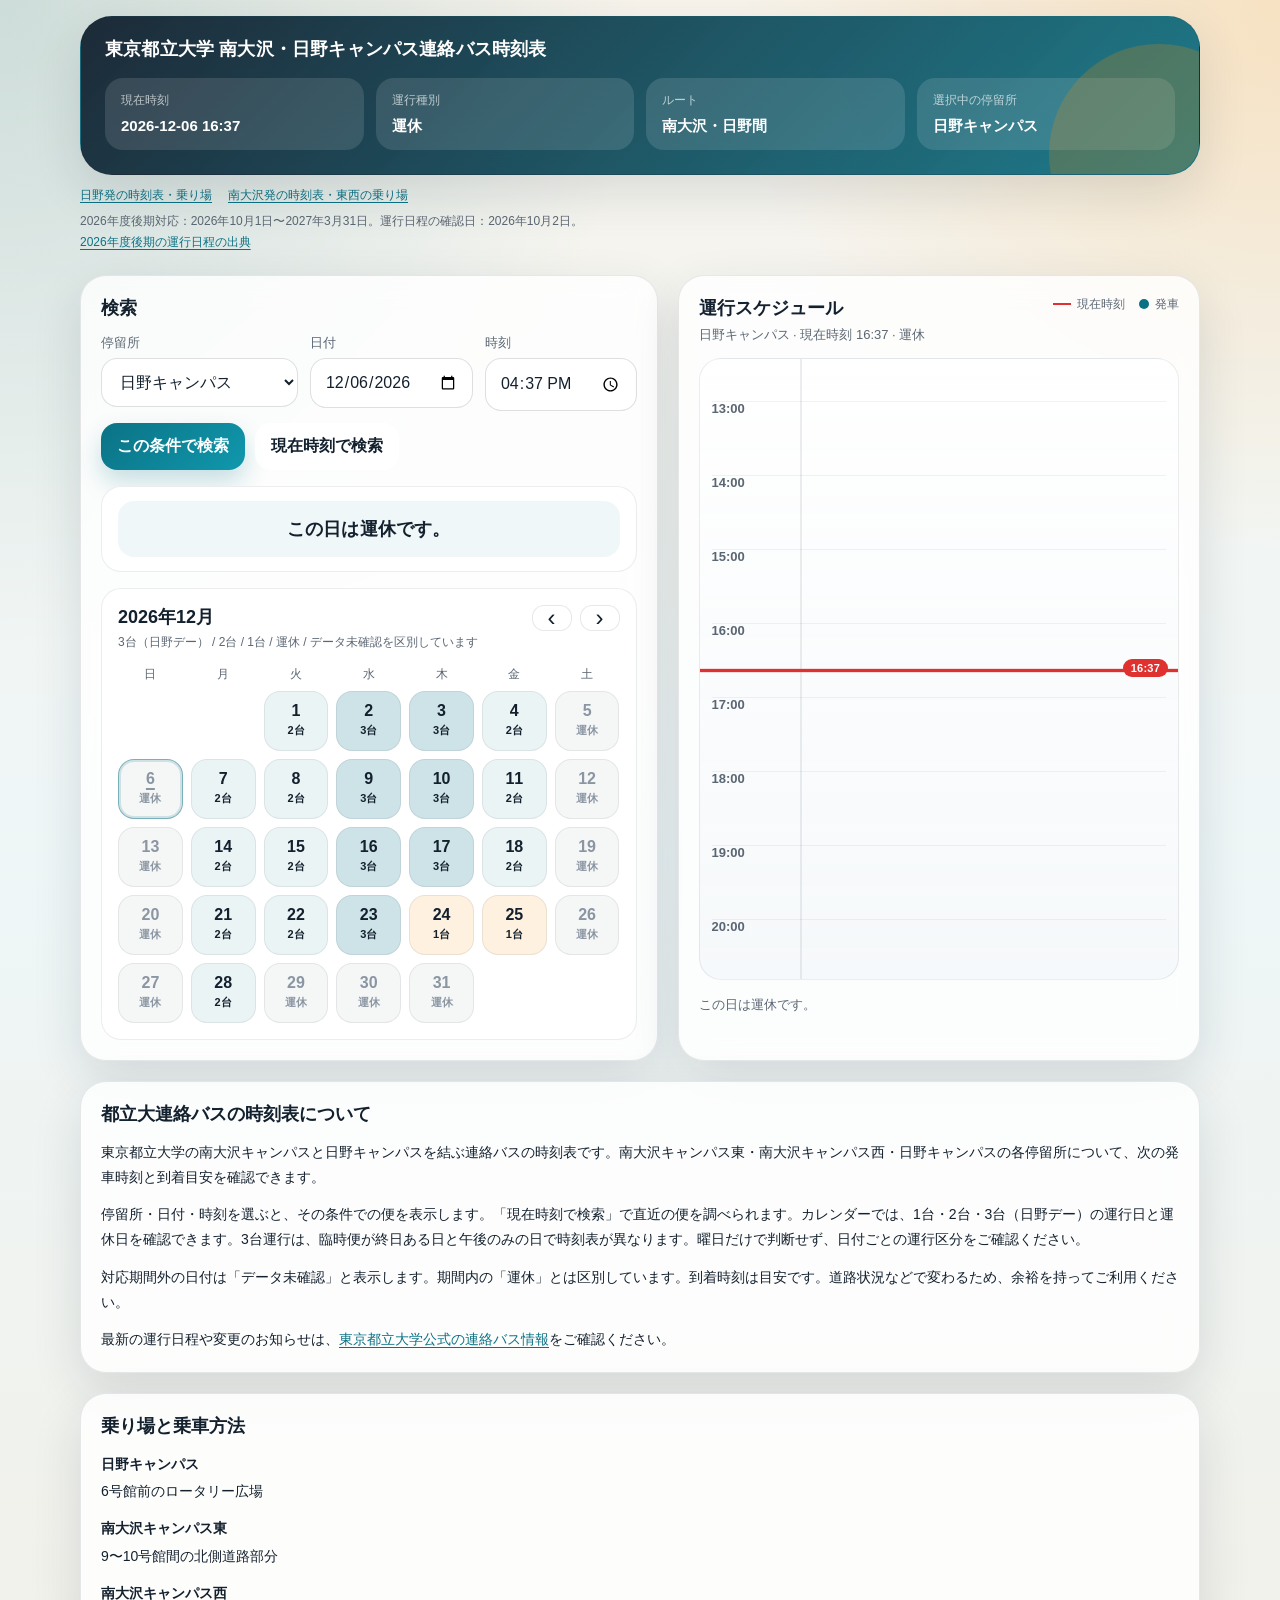
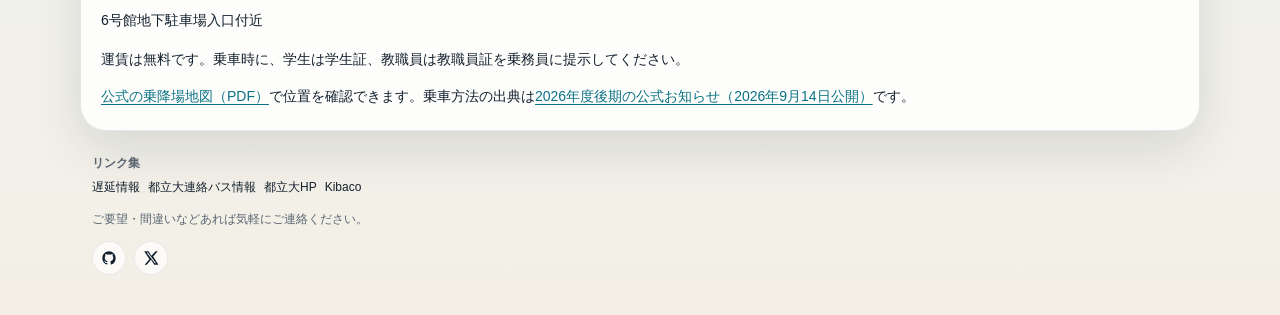
==== commit 6c9660d6: "Make homepage timetable links and coverage notice compact" ====
--- a/index.html
+++ b/index.html
@@ -13,7 +13,7 @@
   <meta property="og:url" content="https://tenxnet.github.io/TMU_BusTimetable/">
   <meta property="og:locale" content="ja_JP">
   <link rel="icon" type="image/png" href="assets/icon.png">
-  <link rel="stylesheet" href="styles.css?v=2026-10-02">
+  <link rel="stylesheet" href="styles.css?v=2026-10-02-compact">
 </head>
 <body>
   <main class="shell">
@@ -40,7 +40,7 @@
       </div>
     </section>
 
-    <nav class="direction-nav" aria-label="方面別の時刻表">
+    <nav class="direction-nav compact-nav" aria-label="方面別の時刻表">
       <a href="hino/">日野発の時刻表・乗り場</a>
       <a href="minamiosawa/">南大沢発の時刻表・東西の乗り場</a>
     </nav>
--- a/styles.css
+++ b/styles.css
@@ -252,6 +252,21 @@
   background: var(--accent);
 }
 
+.direction-nav.compact-nav {
+  gap: 2px 16px;
+  margin: 8px 0 4px;
+}
+
+.direction-nav.compact-nav a {
+  min-height: 24px;
+  padding: 2px 0;
+  border: 0;
+  border-radius: 0;
+  background: transparent;
+  font-size: 12px;
+  line-height: 1.7;
+}
+
 a:focus-visible,
 button:focus-visible,
 summary:focus-visible {
@@ -265,14 +280,23 @@
 }
 
 div.data-coverage {
-  padding: 12px 16px;
-  border-left: 3px solid var(--accent);
-  border-radius: 0 12px 12px 0;
-  background: rgba(255, 255, 255, 0.75);
+  color: var(--muted);
+  font-size: 12px;
+  line-height: 1.6;
 }
 
 .data-coverage p {
   margin: 0 0 6px;
+}
+
+div.data-coverage p {
+  margin: 0;
+}
+
+div.data-coverage > a {
+  display: inline-block;
+  min-height: 24px;
+  padding: 2px 0;
 }
 
 .data-coverage .service-links {
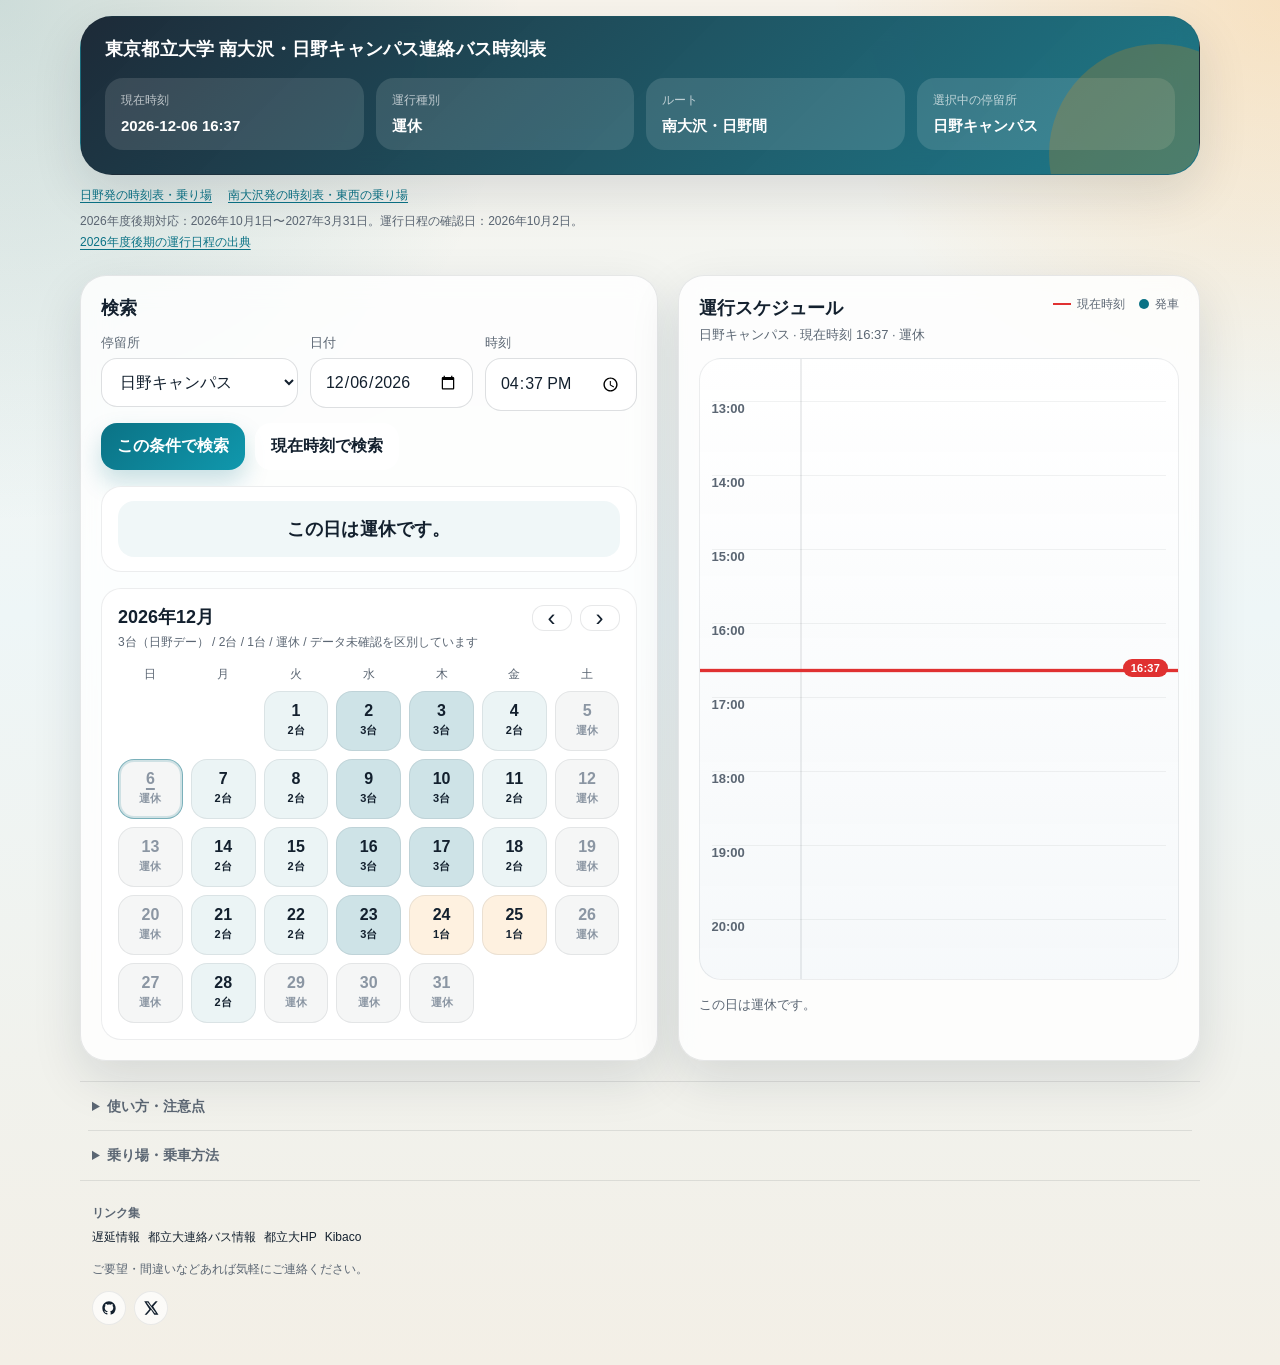
==== commit d46f225f: "Collapse secondary homepage help into compact disclosures" ====
--- a/index.html
+++ b/index.html
@@ -13,7 +13,7 @@
   <meta property="og:url" content="https://tenxnet.github.io/TMU_BusTimetable/">
   <meta property="og:locale" content="ja_JP">
   <link rel="icon" type="image/png" href="assets/icon.png">
-  <link rel="stylesheet" href="styles.css?v=2026-10-02-compact">
+  <link rel="stylesheet" href="styles.css?v=2026-10-02-help">
 </head>
 <body>
   <main class="shell">
@@ -121,16 +121,20 @@
       </aside>
     </section>
 
-    <section class="panel site-guide" aria-labelledby="guide-title">
-      <h2 id="guide-title">都立大連絡バスの時刻表について</h2>
+    <div class="help-topics">
+    <details class="site-guide help-topic">
+      <summary>使い方・注意点</summary>
+      <div class="help-content">
       <p>東京都立大学の南大沢キャンパスと日野キャンパスを結ぶ連絡バスの時刻表です。南大沢キャンパス東・南大沢キャンパス西・日野キャンパスの各停留所について、次の発車時刻と到着目安を確認できます。</p>
       <p>停留所・日付・時刻を選ぶと、その条件での便を表示します。「現在時刻で検索」で直近の便を調べられます。カレンダーでは、1台・2台・3台（日野デー）の運行日と運休日を確認できます。3台運行は、臨時便が終日ある日と午後のみの日で時刻表が異なります。曜日だけで判断せず、日付ごとの運行区分をご確認ください。</p>
       <p>対応期間外の日付は「データ未確認」と表示します。期間内の「運休」とは区別しています。到着時刻は目安です。道路状況などで変わるため、余裕を持ってご利用ください。</p>
       <p>最新の運行日程や変更のお知らせは、<a href="https://www.tmu.ac.jp/campuslife_career/facility/minamiosawa_hino.html">東京都立大学公式の連絡バス情報</a>をご確認ください。</p>
-    </section>
+      </div>
+    </details>
 
-    <section class="panel site-guide" aria-labelledby="boarding-title">
-      <h2 id="boarding-title">乗り場と乗車方法</h2>
+    <details class="site-guide help-topic">
+      <summary>乗り場・乗車方法</summary>
+      <div class="help-content">
       <dl class="boarding-list">
         <dt>日野キャンパス</dt><dd>6号館前のロータリー広場</dd>
         <dt>南大沢キャンパス東</dt><dd>9〜10号館間の北側道路部分</dd>
@@ -138,7 +142,9 @@
       </dl>
       <p>運賃は無料です。乗車時に、学生は学生証、教職員は教職員証を乗務員に提示してください。</p>
       <p><a href="https://www.tmu.ac.jp/extra/download.html?d=assets/files/download/campus/1159/20240227_busstop.pdf">公式の乗降場地図（PDF）</a>で位置を確認できます。乗車方法の出典は<a href="https://www.tmu.ac.jp/campuslife_career/facility/minamiosawa_hino/38910.html?d=assets/files/download/campus/20260914_news.pdf">2026年度後期の公式お知らせ（2026年9月14日公開）</a>です。</p>
-    </section>
+      </div>
+    </details>
+    </div>
 
     <footer class="site-footer">
       <div class="footer-sources">
--- a/styles.css
+++ b/styles.css
@@ -211,6 +211,43 @@
   margin: 12px 0 0;
   font-size: 14px;
   line-height: 1.8;
+}
+
+.help-topics {
+  margin-top: 20px;
+  padding: 0 8px;
+  border-top: 1px solid var(--line);
+  border-bottom: 1px solid var(--line);
+}
+
+.help-topic {
+  margin: 0;
+}
+
+.help-topic + .help-topic {
+  border-top: 1px solid var(--line);
+}
+
+.help-topic summary {
+  min-height: 48px;
+  padding: 13px 4px;
+  color: var(--muted);
+  font-size: 14px;
+  line-height: 1.6;
+  font-weight: 700;
+  cursor: pointer;
+}
+
+.help-topic[open] summary {
+  color: var(--accent);
+}
+
+.help-content {
+  padding: 0 4px 16px;
+}
+
+.help-content > :first-child {
+  margin-top: 0;
 }
 
 .site-guide a,
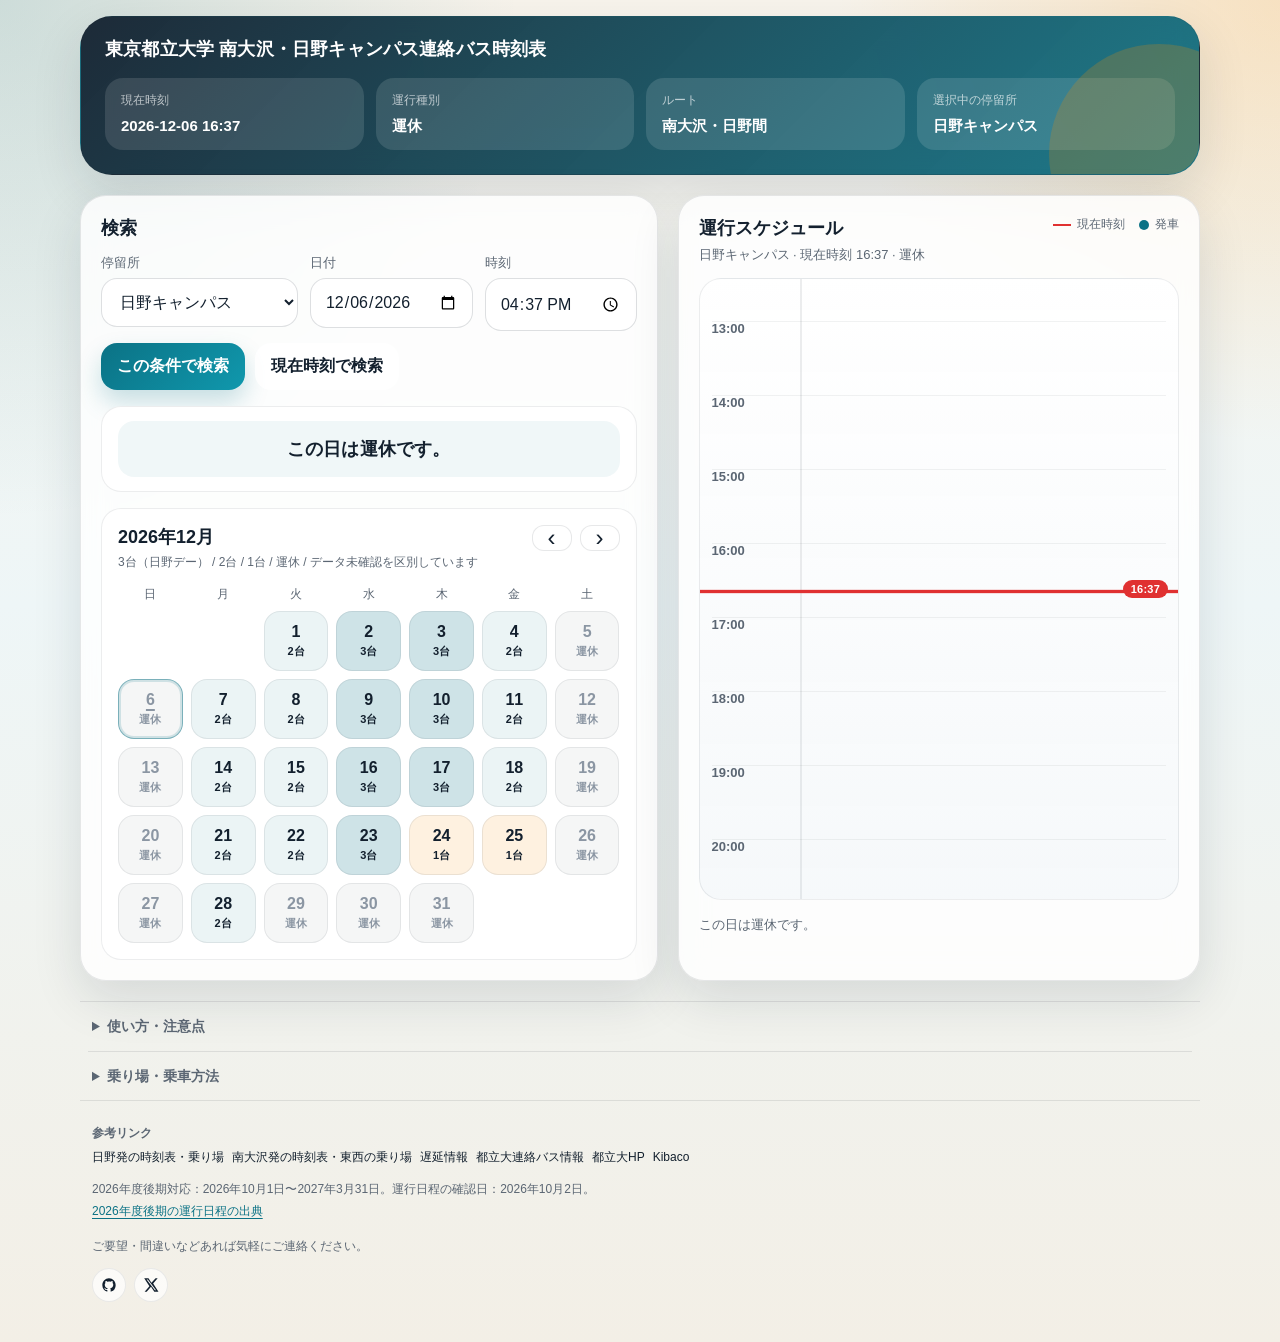
==== commit a4e8d1f6: "Move timetable references and coverage into the footer" ====
--- a/index.html
+++ b/index.html
@@ -13,7 +13,7 @@
   <meta property="og:url" content="https://tenxnet.github.io/TMU_BusTimetable/">
   <meta property="og:locale" content="ja_JP">
   <link rel="icon" type="image/png" href="assets/icon.png">
-  <link rel="stylesheet" href="styles.css?v=2026-10-02-help">
+  <link rel="stylesheet" href="styles.css?v=2026-10-02-footer">
 </head>
 <body>
   <main class="shell">
@@ -39,18 +39,6 @@
         </article>
       </div>
     </section>
-
-    <nav class="direction-nav compact-nav" aria-label="方面別の時刻表">
-      <a href="hino/">日野発の時刻表・乗り場</a>
-      <a href="minamiosawa/">南大沢発の時刻表・東西の乗り場</a>
-    </nav>
-
-    <!-- BEGIN DATA COVERAGE -->
-    <div class="data-coverage">
-      <p id="data-coverage">掲載データ：2026年度後期（<time datetime="2026-10-01">2026年10月1日</time>〜<time datetime="2027-03-31">2027年3月31日</time>）<br>運行日程の確認日：<time datetime="2026-10-02">2026年10月2日</time></p>
-      <a id="calendar-source" href="https://www.tmu.ac.jp/extra/download.html?d=assets/files/download/campus/20260914_bus.pdf">運行日程の出典</a>
-    </div>
-    <!-- END DATA COVERAGE -->
 
     <noscript>
       <p class="panel note">時刻表の検索にはJavaScriptが必要です。JavaScriptを利用できない場合は、<a href="https://www.tmu.ac.jp/campuslife_career/facility/minamiosawa_hino.html">東京都立大学公式の連絡バス時刻表・運行日程</a>をご確認ください。</p>
@@ -148,14 +136,22 @@
 
     <footer class="site-footer">
       <div class="footer-sources">
-        <span>リンク集</span>
-        <div class="footer-source-links">
+        <span id="reference-links-title">参考リンク</span>
+        <nav class="footer-source-links" aria-labelledby="reference-links-title">
+          <a href="hino/">日野発の時刻表・乗り場</a>
+          <a href="minamiosawa/">南大沢発の時刻表・東西の乗り場</a>
           <a href="https://x.com/TMU_PR" target="_blank" rel="noreferrer">遅延情報</a>
           <a href="https://www.tmu.ac.jp/campuslife_career/facility/minamiosawa_hino.html" target="_blank" rel="noreferrer">都立大連絡バス情報</a>
           <a href="https://www.tmu.ac.jp/" target="_blank" rel="noreferrer">都立大HP</a>
           <a href="https://kibaco-d.tmu.ac.jp/login" target="_blank" rel="noreferrer">Kibaco</a>
-        </div>
+        </nav>
       </div>
+      <!-- BEGIN DATA COVERAGE -->
+      <div class="data-coverage">
+        <p id="data-coverage">掲載データ：2026年度後期（<time datetime="2026-10-01">2026年10月1日</time>〜<time datetime="2027-03-31">2027年3月31日</time>）<br>運行日程の確認日：<time datetime="2026-10-02">2026年10月2日</time></p>
+        <a id="calendar-source" href="https://www.tmu.ac.jp/extra/download.html?d=assets/files/download/campus/20260914_bus.pdf">運行日程の出典</a>
+      </div>
+      <!-- END DATA COVERAGE -->
       <p>ご要望・間違いなどあれば気軽にご連絡ください。</p>
       <div class="footer-links">
         <a href="https://github.com/tenxnet/TMU_BusTimetable" target="_blank" rel="noreferrer" aria-label="GitHub repository">
--- a/styles.css
+++ b/styles.css
@@ -287,21 +287,6 @@
 .direction-nav a[aria-current="page"] {
   color: #fff;
   background: var(--accent);
-}
-
-.direction-nav.compact-nav {
-  gap: 2px 16px;
-  margin: 8px 0 4px;
-}
-
-.direction-nav.compact-nav a {
-  min-height: 24px;
-  padding: 2px 0;
-  border: 0;
-  border-radius: 0;
-  background: transparent;
-  font-size: 12px;
-  line-height: 1.7;
 }
 
 a:focus-visible,
